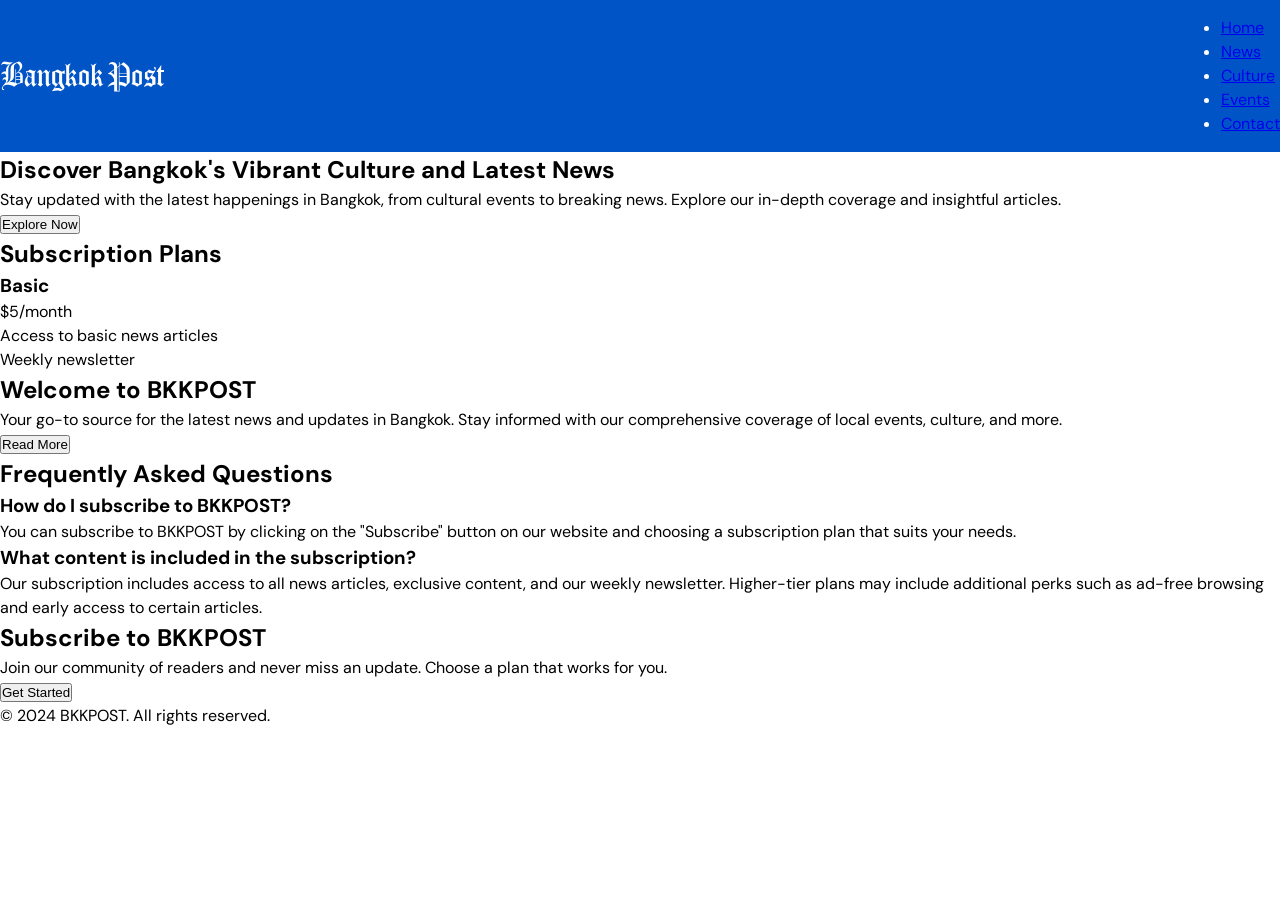
==== index.html @ 850e8e84 "first commit" ====
<!DOCTYPE html>
<html lang="en">
<head>
    <link rel="preconnect" href="https://fonts.googleapis.com">
    <link rel="preconnect" href="https://fonts.gstatic.com" crossorigin>
    <link href="https://fonts.googleapis.com/css2?family=DM+Mono:ital,wght@0,300;0,400;0,500;1,300;1,400;1,500&family=DM+Sans:ital,opsz,wght@0,9..40,100..1000;1,9..40,100..1000&family=DM+Serif+Display:ital@0;1&family=DM+Serif+Text:ital@0;1&display=swap" rel="stylesheet">
</head>
<link rel="stylesheet" href="style.css">
<body>
    <header class="header">
        <img src="assets/img/bp-logo.svg" alt="Bangkok Post Logo" class="logo">
        <nav class="nav">
            <ul class="nav-list">
                <li class="nav-item"><a href="#" class="nav-link">Home</a></li>
                <li class="nav-item"><a href="#" class="nav-link">News</a></li>
                <li class="nav-item"><a href="#" class="nav-link">Culture</a></li>
                <li class="nav-item"><a href="#" class="nav-link">Events</a></li>
                <li class="nav-item"><a href="#" class="nav-link">Contact</a></li>
            </ul>
    </header>
    <main class="main-content">
        <section class="hero-section">
            <h1 class="hero-title">Discover Bangkok's Vibrant Culture and Latest News</h1>
            <p class="hero-text">Stay updated with the latest happenings in Bangkok, from cultural events to breaking news. Explore our in-depth coverage and insightful articles.</p>
            <button class="hero-btn">Explore Now</button>
        </section>
        <section class="pricing-section">
            <h2 class="section-title">Subscription Plans</h2>
            <div class="pricing-cards">
                <div class="pricing-card">
                    <h3 class="card-title   ">Basic</h3>
                    <p class="card-price">$5/month</p>
                    <ul class="card-features">  
                        <li>Access to basic news articles</li>
                        <li>Weekly newsletter</li>
                    </ul>
                </div>
            </div>
        </section>
        <section class="content-section">
            <h2 class="section-title">Welcome to BKKPOST</h2>
            <p class="section-text">Your go-to source for the latest news and updates in Bangkok. Stay informed with our comprehensive coverage of local events, culture, and more.</p>
            <button class="read-more-btn">Read More</button>
        </section>
        <section class="faq-section">
            <h2 class="section-title">Frequently Asked Questions</h2>
            <div class="faq-item">
                <h3 class="faq-question">How do I subscribe to BKKPOST?</h3>
                <p class="faq-answer">You can subscribe to BKKPOST by clicking on the "Subscribe" button on our website and choosing a subscription plan that suits your needs.</p>
            </div>
            <div class="faq-item">
                <h3 class="faq-question">What content is included in the subscription?</h3>
                <p class="faq-answer">Our subscription includes access to all news articles, exclusive content, and our weekly newsletter. Higher-tier plans may include additional perks such as ad-free browsing and early access to certain articles.</p>
            </div>
        </section class="subscription-section">
        <section class="subscription-section">
            <h2 class="section-title">Subscribe to BKKPOST</h2>
            <p class="section-text">Join our community of readers and never miss an update. Choose a plan that works for you.</p>
            <button class="subscribe-btn">Get Started</button>
        </section>
    </main>
    <footer class="footer">
        <p class="footer-text">&copy; 2024 BKKPOST. All rights reserved.</p>
    </footer>
</body>
</html>
---- style.css ----
@import 'assets/css/tokens.css';
@import 'assets/css/base.css';
@import 'assets/css/utilities.css';
@import 'assets/css/components/_header.css';
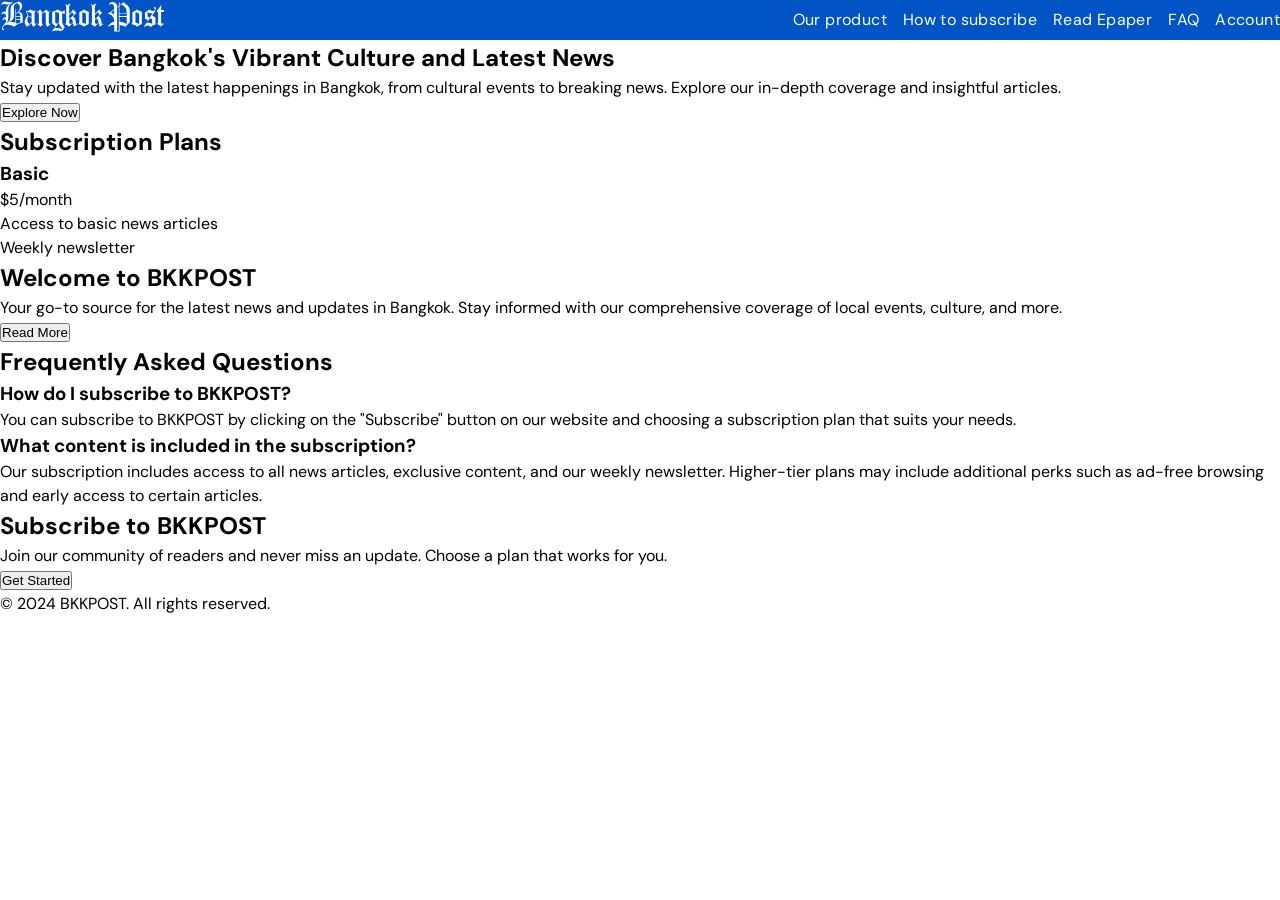
==== commit ad6f72b0: "Refactor header navigation and update styles for improved user experience" ====
--- a/index.html
+++ b/index.html
@@ -8,14 +8,14 @@
 <link rel="stylesheet" href="style.css">
 <body>
     <header class="header">
-        <img src="assets/img/bp-logo.svg" alt="Bangkok Post Logo" class="logo">
+        <a href="#"><img src="assets/img/bp-logo.svg" alt="Bangkok Post Logo" class="logo"></a>
         <nav class="nav">
             <ul class="nav-list">
-                <li class="nav-item"><a href="#" class="nav-link">Home</a></li>
-                <li class="nav-item"><a href="#" class="nav-link">News</a></li>
-                <li class="nav-item"><a href="#" class="nav-link">Culture</a></li>
-                <li class="nav-item"><a href="#" class="nav-link">Events</a></li>
-                <li class="nav-item"><a href="#" class="nav-link">Contact</a></li>
+                <li class="nav-item"><a href="#" class="nav-link">Our product</a></li>
+                <li class="nav-item"><a href="#" class="nav-link">How to subscribe</a></li>
+                <li class="nav-item"><a href="#" class="nav-link">Read Epaper</a></li>
+                <li class="nav-item"><a href="#" class="nav-link">FAQ</a></li>
+                <li class="nav-item"><a href="#" class="nav-link">Account</a></li>
             </ul>
     </header>
     <main class="main-content">
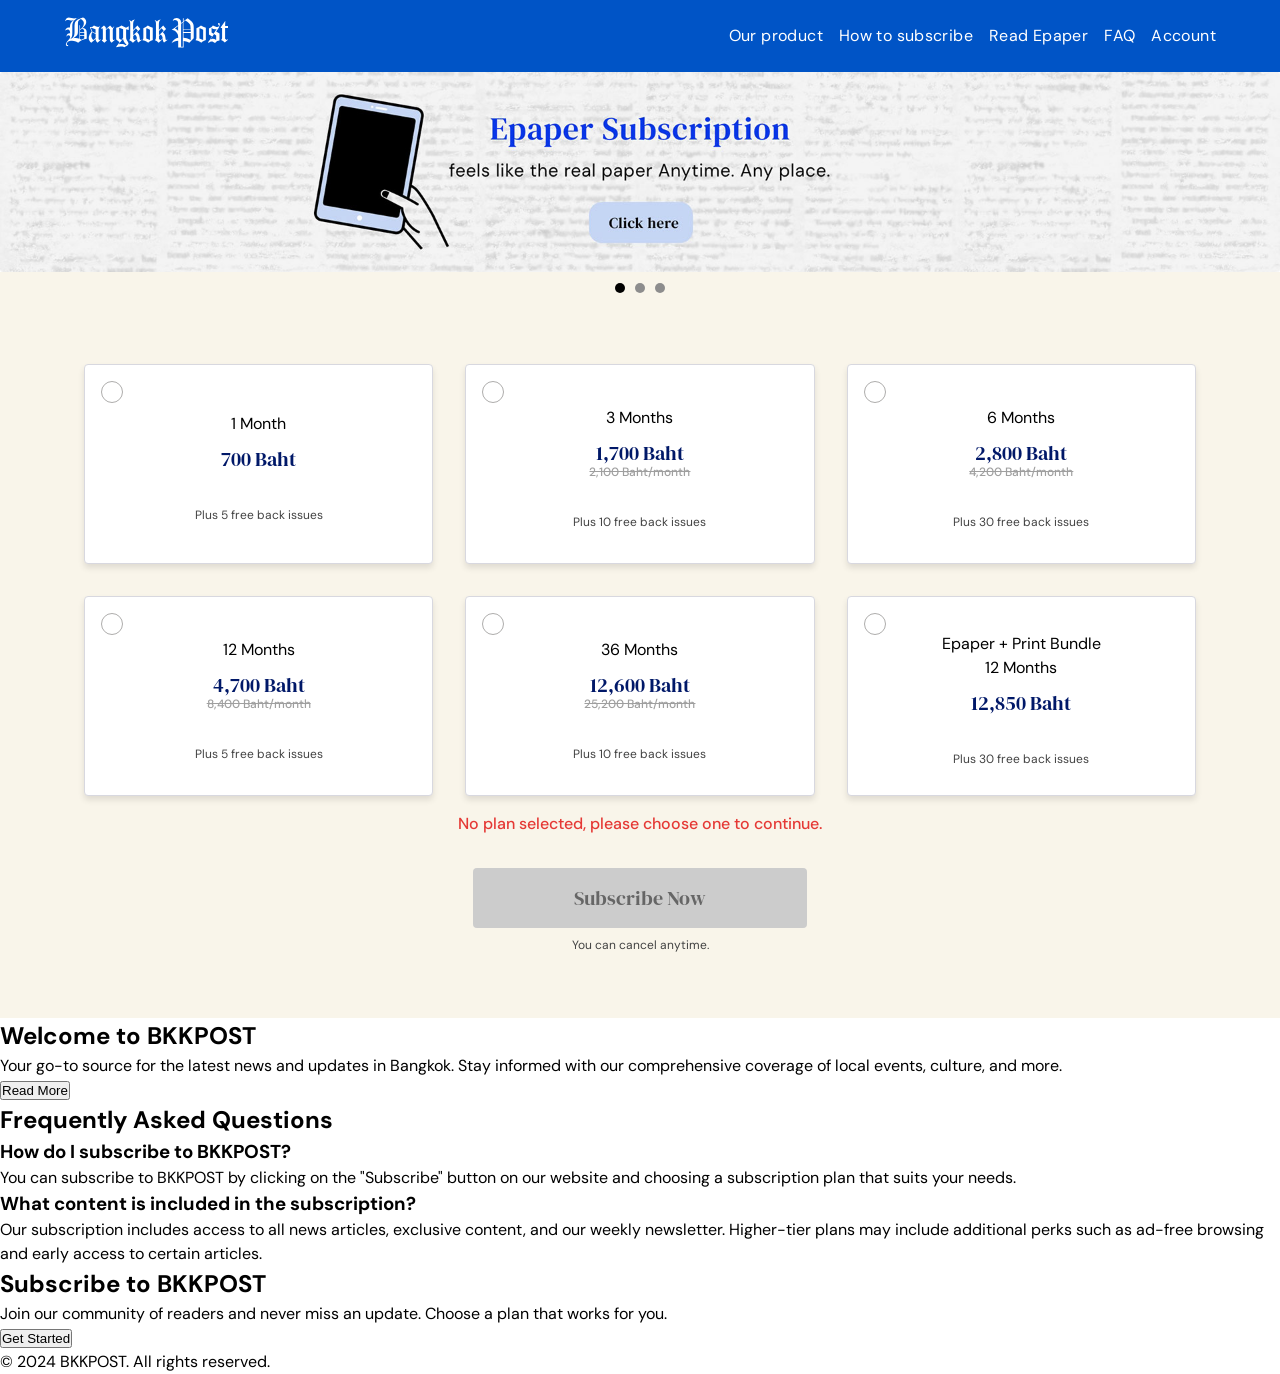
==== commit e06336b2: "Refactor code structure for improved readability and maintainability" ====
--- a/index.html
+++ b/index.html
@@ -8,7 +8,7 @@
 <link rel="stylesheet" href="style.css">
 <body>
     <header class="header">
-        <a href="#"><img src="assets/img/bp-logo.svg" alt="Bangkok Post Logo" class="logo"></a>
+        <a href="#"><img src="assets/img/ico/bp-logo.svg" alt="Bangkok Post Logo" class="logo"></a>
         <nav class="nav">
             <ul class="nav-list">
                 <li class="nav-item"><a href="#" class="nav-link">Our product</a></li>
@@ -17,26 +17,113 @@
                 <li class="nav-item"><a href="#" class="nav-link">FAQ</a></li>
                 <li class="nav-item"><a href="#" class="nav-link">Account</a></li>
             </ul>
+        </nav>
     </header>
     <main class="main-content">
         <section class="hero-section">
-            <h1 class="hero-title">Discover Bangkok's Vibrant Culture and Latest News</h1>
-            <p class="hero-text">Stay updated with the latest happenings in Bangkok, from cultural events to breaking news. Explore our in-depth coverage and insightful articles.</p>
-            <button class="hero-btn">Explore Now</button>
-        </section>
-        <section class="pricing-section">
-            <h2 class="section-title">Subscription Plans</h2>
-            <div class="pricing-cards">
-                <div class="pricing-card">
-                    <h3 class="card-title   ">Basic</h3>
-                    <p class="card-price">$5/month</p>
-                    <ul class="card-features">  
-                        <li>Access to basic news articles</li>
-                        <li>Weekly newsletter</li>
-                    </ul>
+            <div class="hero-cssgal">
+                <div class="slider">
+                    <div>
+                        <img src="assets/img/img-promotion_desktop.jpg" alt="Feels like the real paper Anytime, Any place" class="hero-image desktop-only">
+                        <img src="assets/img/img-promotion_mobi.jpg" alt="Feels like the real paper Anytime, Any place" class="hero-image mobile-only">
+                    </div>
+                    <div>
+                        <img src="assets/img/img-promotion2_desktop.jpg" alt="1-year subscription 13 THB a day" class="hero-image desktop-only">
+                        <img src="assets/img/img-promotion2_mobi.jpg" alt="1-year subscription 13 THB a day" class="hero-image mobile-only">
+                    </div>
+                    <div>
+                        <img src="assets/img/img-promotion_desktop.jpg" alt="Feels like the real paper Anytime, Any place" class="hero-image desktop-only">
+                        <img src="assets/img/img-promotion_mobi.jpg" alt="Feels like the real paper Anytime, Any place" class="hero-image mobile-only">
+                    </div>
+                </div>
+                <div class="bullets">
+                    <a href="#" class="active" data-index="0"></a>
+                    <a href="#" data-index="1"></a>
+                    <a href="#" data-index="2"></a>
                 </div>
             </div>
         </section>
+<section class="pricing-section">
+    <form action="/subscribe-endpoint" method="POST" class="container">
+        <div class="pricing-cards">
+            <label class="pricing-card">
+                <input type="radio" name="subscription_plan" value="1-month">
+                <span class="radio-button"></span>
+                <div class="card-content">
+                    <h3 class="card-title">1 Month</h3>
+                    <p class="card-price">700 Baht</p>
+                    <ul class="card-features">   
+                        <li>Plus 5 free back issues</li>
+                    </ul>
+                </div>
+            </label>
+            <label class="pricing-card">
+                <input type="radio" name="subscription_plan" value="3-months">
+                <span class="radio-button"></span>
+                <div class="card-content">
+                    <h3 class="card-title">3 Months</h3>
+                    <p class="card-price">1,700 Baht</p>
+                    <p class="card-price-sub">2,100 Baht/month</p>
+                    <ul class="card-features">   
+                        <li>Plus 10 free back issues</li>
+                    </ul>
+                </div>
+            </label>
+            <label class="pricing-card">
+                <input type="radio" name="subscription_plan" value="6-months">
+                <span class="radio-button"></span>
+                <div class="card-content">
+                    <h3 class="card-title">6 Months</h3>
+                    <p class="card-price">2,800 Baht</p>
+                    <p class="card-price-sub">4,200 Baht/month</p>
+                    <ul class="card-features">   
+                        <li>Plus 30 free back issues</li>
+                    </ul>
+                </div>
+            </label>
+            <label class="pricing-card">
+                <input type="radio" name="subscription_plan" value="12-months">
+                <span class="radio-button"></span>
+                <div class="card-content">
+                    <h3 class="card-title">12 Months</h3>
+                    <p class="card-price">4,700 Baht</p>
+                    <p class="card-price-sub">8,400 Baht/month</p>
+                    <ul class="card-features">   
+                        <li>Plus 5 free back issues</li>
+                    </ul>
+                </div>
+            </label>
+            <label class="pricing-card">
+                <input type="radio" name="subscription_plan" value="36-months">
+                <span class="radio-button"></span>
+                <div class="card-content">
+                    <h3 class="card-title">36 Months</h3>
+                    <p class="card-price">12,600 Baht</p>
+                    <p class="card-price-sub">25,200 Baht/month</p>
+                    <ul class="card-features">   
+                        <li>Plus 10 free back issues</li>
+                    </ul>
+                </div>
+            </label>
+            <label class="pricing-card">
+                <input type="radio" name="subscription_plan" value="epaper-print-12-months">
+                <span class="radio-button"></span>
+                <div class="card-content">
+                    <h3 class="card-title">Epaper + Print Bundle<br>12 Months</h3>
+                    <p class="card-price">12,850 Baht</p>
+                    <ul class="card-features">   
+                        <li>Plus 30 free back issues</li>
+                    </ul>
+                </div>
+            </label>
+        </div>
+        <div class="form-actions">
+            <p class="selection-warning">No plan selected, please choose one to continue.</p>
+            <button type="submit" class="submit-button">Subscribe Now</button>
+            <p class="note">You can cancel anytime.</p>
+        </div>
+    </form>
+</section>
         <section class="content-section">
             <h2 class="section-title">Welcome to BKKPOST</h2>
             <p class="section-text">Your go-to source for the latest news and updates in Bangkok. Stay informed with our comprehensive coverage of local events, culture, and more.</p>
@@ -62,5 +149,6 @@
     <footer class="footer">
         <p class="footer-text">&copy; 2024 BKKPOST. All rights reserved.</p>
     </footer>
+    <script src="assets/js/script.js"></script>
 </body>
 </html>
--- a/style.css
+++ b/style.css
@@ -1,4 +1,6 @@
 @import 'assets/css/tokens.css';
 @import 'assets/css/base.css';
 @import 'assets/css/utilities.css';
-@import 'assets/css/components/_header.css';+@import 'assets/css/components/_header.css';
+@import 'assets/css/components/_hero-section.css';
+@import 'assets/css/components/_pricing-section.css';
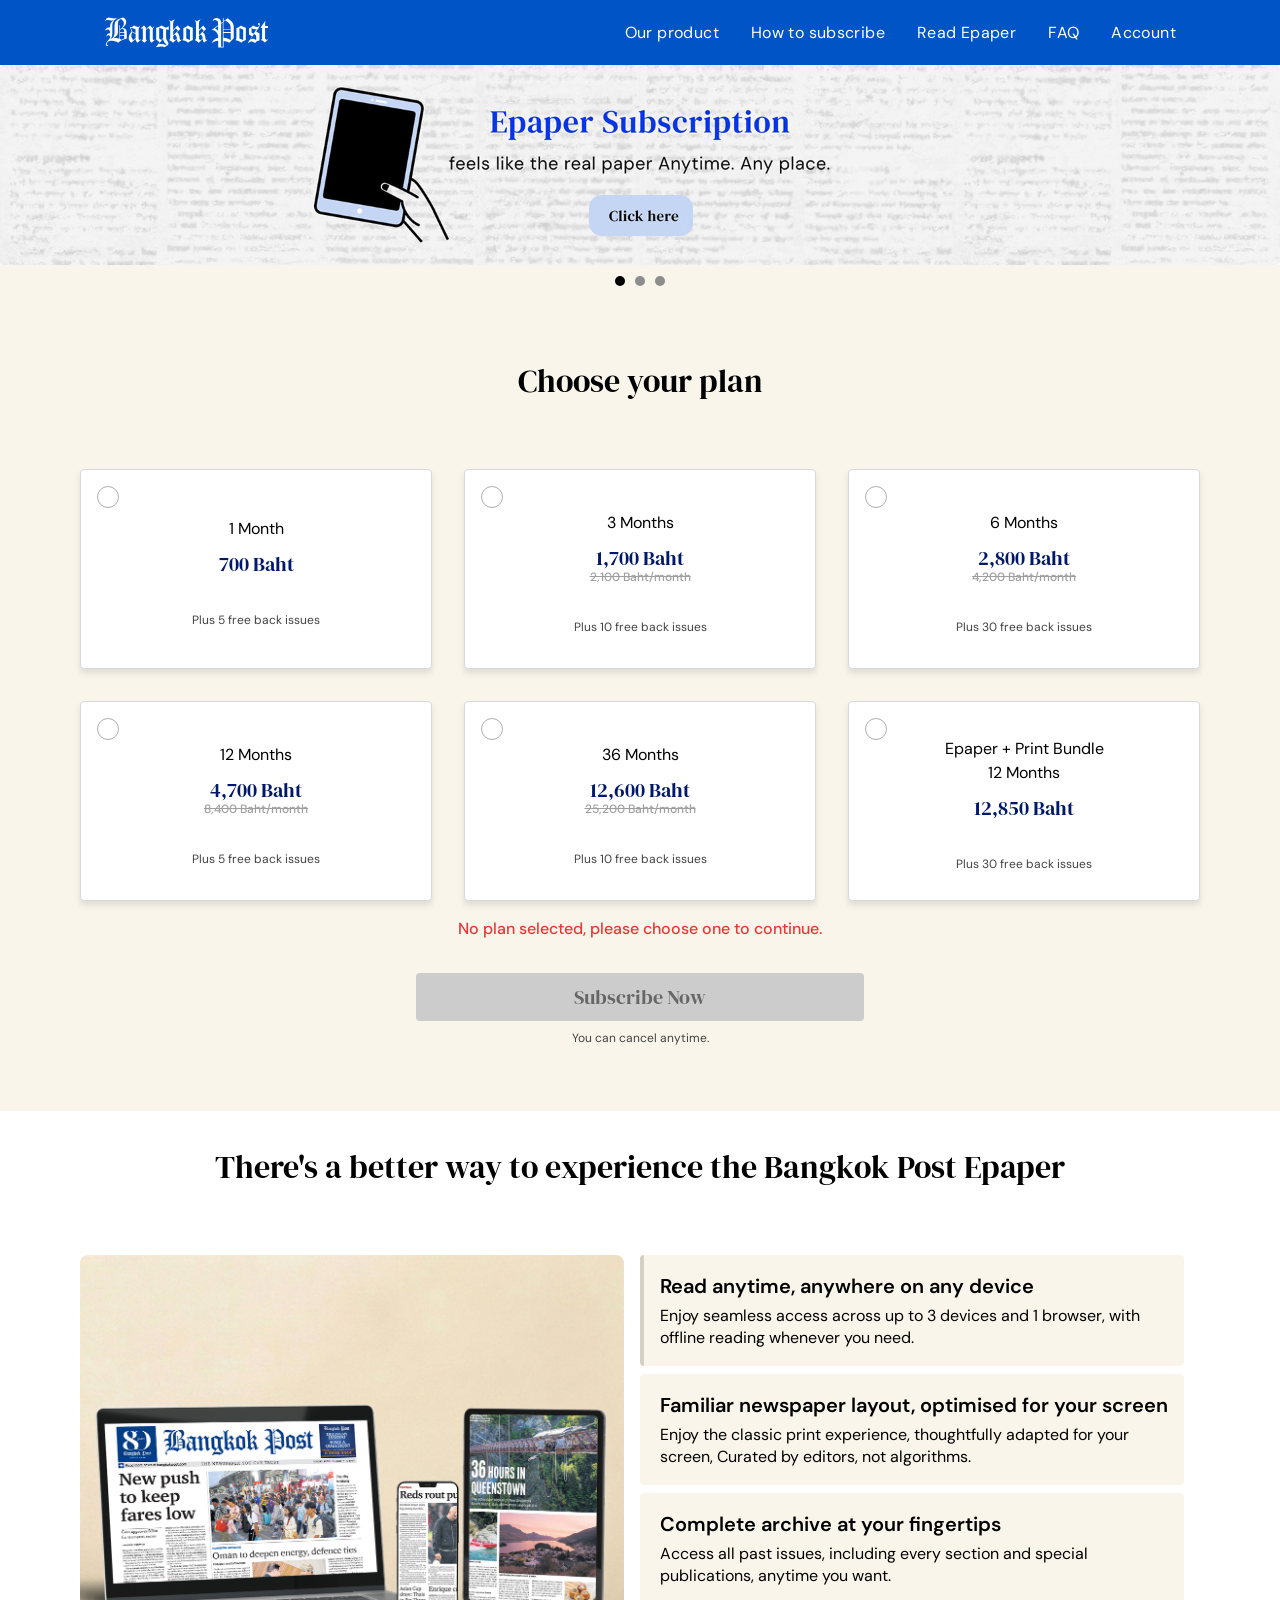
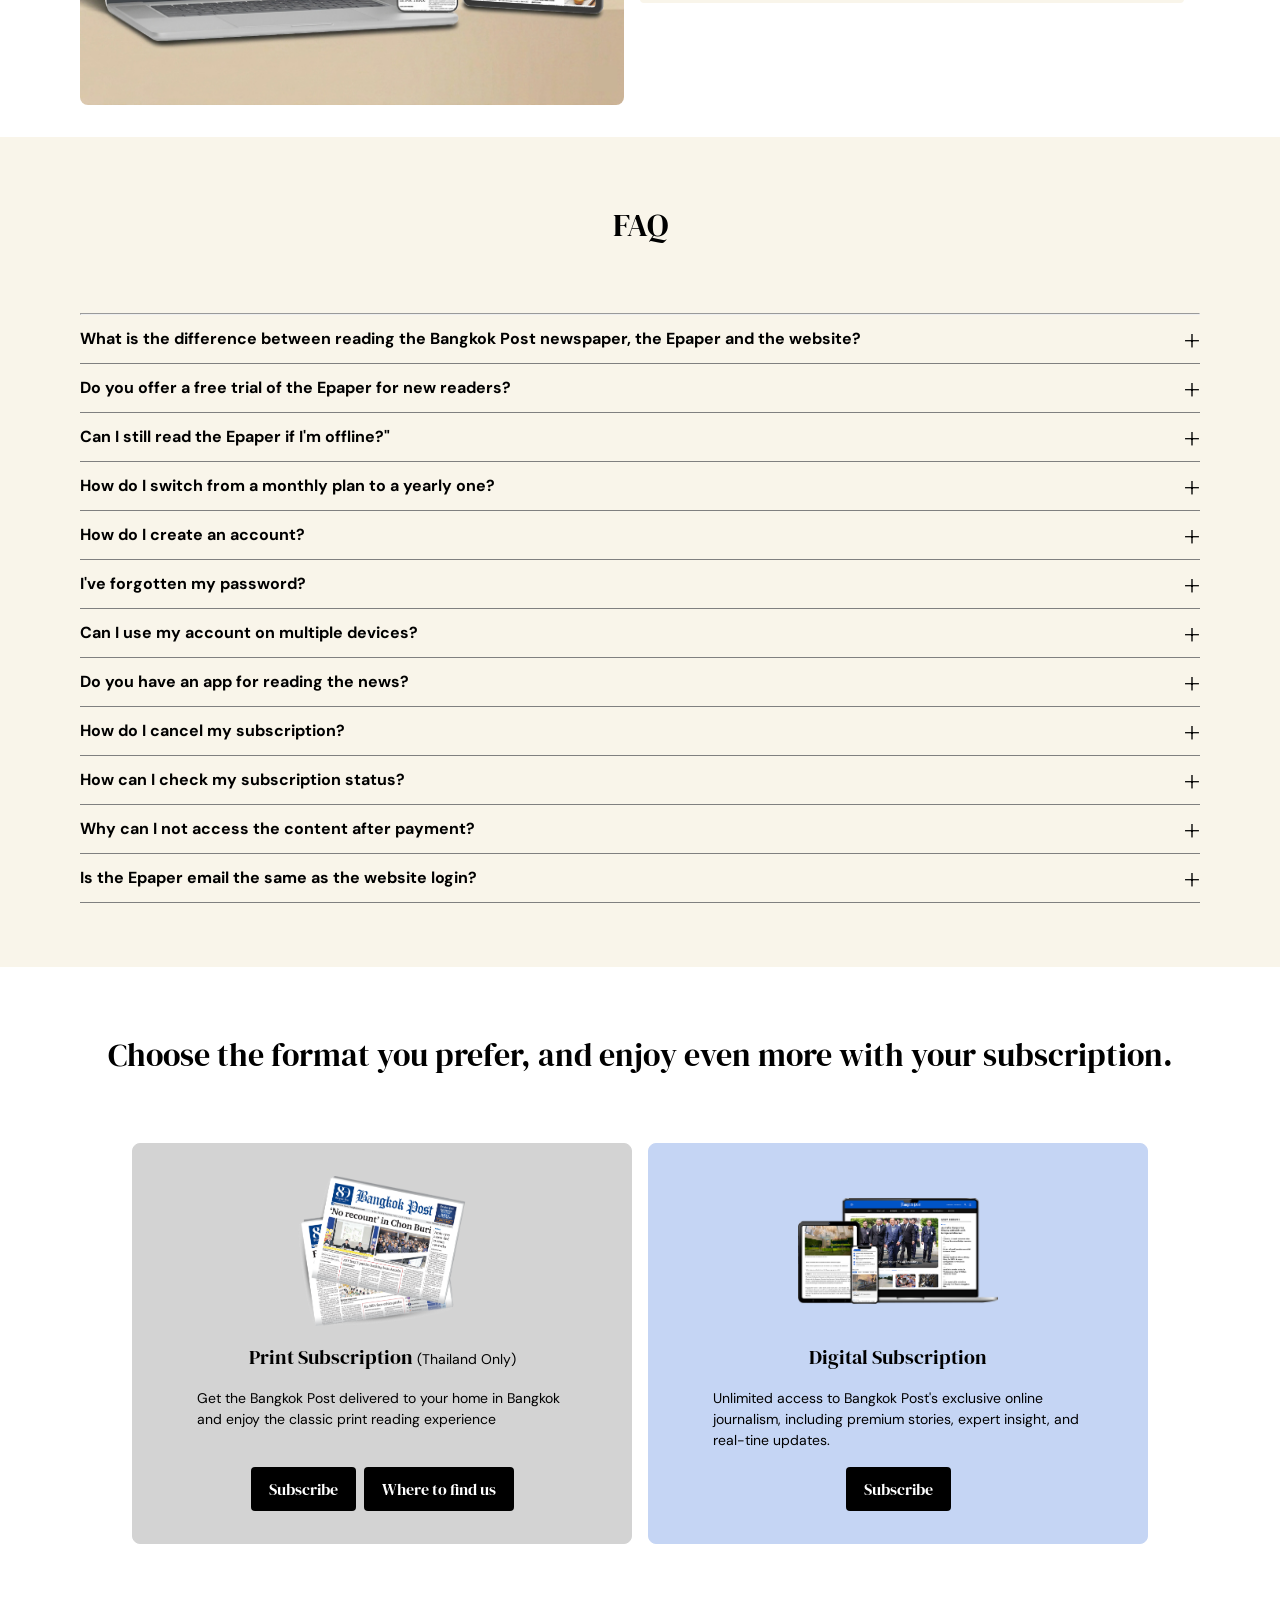
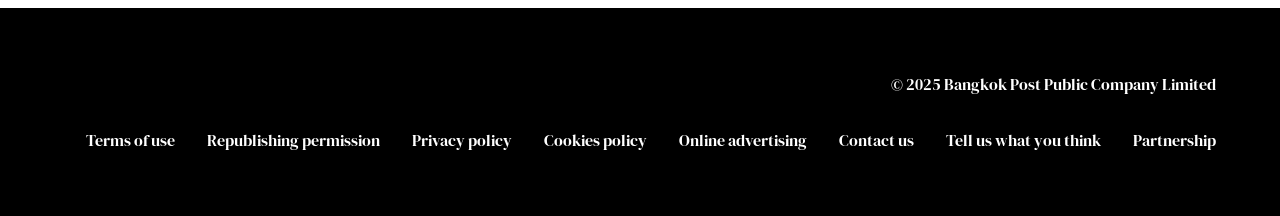
==== commit 53b56a53: "Refactor website structure and styles - Updated utilities.css to enhance spacing and padding utiliti" ====
--- a/index.html
+++ b/index.html
@@ -1,26 +1,34 @@
 <!DOCTYPE html>
 <html lang="en">
 <head>
+    <meta name="viewport" content="width=device-width, initial-scale=1.0">
     <link rel="preconnect" href="https://fonts.googleapis.com">
     <link rel="preconnect" href="https://fonts.gstatic.com" crossorigin>
     <link href="https://fonts.googleapis.com/css2?family=DM+Mono:ital,wght@0,300;0,400;0,500;1,300;1,400;1,500&family=DM+Sans:ital,opsz,wght@0,9..40,100..1000;1,9..40,100..1000&family=DM+Serif+Display:ital@0;1&family=DM+Serif+Text:ital@0;1&display=swap" rel="stylesheet">
 </head>
 <link rel="stylesheet" href="style.css">
 <body>
-    <header class="header">
-        <a href="#"><img src="assets/img/ico/bp-logo.svg" alt="Bangkok Post Logo" class="logo"></a>
-        <nav class="nav">
-            <ul class="nav-list">
-                <li class="nav-item"><a href="#" class="nav-link">Our product</a></li>
-                <li class="nav-item"><a href="#" class="nav-link">How to subscribe</a></li>
-                <li class="nav-item"><a href="#" class="nav-link">Read Epaper</a></li>
-                <li class="nav-item"><a href="#" class="nav-link">FAQ</a></li>
-                <li class="nav-item"><a href="#" class="nav-link">Account</a></li>
-            </ul>
-        </nav>
+    <header>
+        <div class="header container">
+            <a href="#" class="header-logo"><img src="assets/img/ico/bp-logo.svg" alt="Bangkok Post Logo" class="logo"></a>
+            <button class="nav-toggle" aria-expanded="false" aria-controls="main-navigation" aria-label="Toggle navigation">
+                <span class="nav-toggle-bar"></span>
+                <span class="nav-toggle-bar"></span>
+                <span class="nav-toggle-bar"></span>
+            </button>
+            <nav class="nav" id="main-navigation">
+                <ul class="nav-list">
+                    <li class="nav-item"><a href="#" class="nav-link">Our product</a></li>
+                    <li class="nav-item"><a href="#" class="nav-link">How to subscribe</a></li>
+                    <li class="nav-item"><a href="#" class="nav-link">Read Epaper</a></li>
+                    <li class="nav-item"><a href="#" class="nav-link">FAQ</a></li>
+                    <li class="nav-item"><a href="#" class="nav-link">Account</a></li>
+                </ul>
+            </nav>
+        </div>
     </header>
     <main class="main-content">
-        <section class="hero-section">
+        <section class="hero-section hero-slider">
             <div class="hero-cssgal">
                 <div class="slider">
                     <div>
@@ -43,111 +51,346 @@
                 </div>
             </div>
         </section>
-<section class="pricing-section">
-    <form action="/subscribe-endpoint" method="POST" class="container">
-        <div class="pricing-cards">
-            <label class="pricing-card">
-                <input type="radio" name="subscription_plan" value="1-month">
-                <span class="radio-button"></span>
-                <div class="card-content">
-                    <h3 class="card-title">1 Month</h3>
-                    <p class="card-price">700 Baht</p>
-                    <ul class="card-features">   
-                        <li>Plus 5 free back issues</li>
-                    </ul>
-                </div>
-            </label>
-            <label class="pricing-card">
-                <input type="radio" name="subscription_plan" value="3-months">
-                <span class="radio-button"></span>
-                <div class="card-content">
-                    <h3 class="card-title">3 Months</h3>
-                    <p class="card-price">1,700 Baht</p>
-                    <p class="card-price-sub">2,100 Baht/month</p>
-                    <ul class="card-features">   
-                        <li>Plus 10 free back issues</li>
-                    </ul>
-                </div>
-            </label>
-            <label class="pricing-card">
-                <input type="radio" name="subscription_plan" value="6-months">
-                <span class="radio-button"></span>
-                <div class="card-content">
-                    <h3 class="card-title">6 Months</h3>
-                    <p class="card-price">2,800 Baht</p>
-                    <p class="card-price-sub">4,200 Baht/month</p>
-                    <ul class="card-features">   
-                        <li>Plus 30 free back issues</li>
-                    </ul>
-                </div>
-            </label>
-            <label class="pricing-card">
-                <input type="radio" name="subscription_plan" value="12-months">
-                <span class="radio-button"></span>
-                <div class="card-content">
-                    <h3 class="card-title">12 Months</h3>
-                    <p class="card-price">4,700 Baht</p>
-                    <p class="card-price-sub">8,400 Baht/month</p>
-                    <ul class="card-features">   
-                        <li>Plus 5 free back issues</li>
-                    </ul>
-                </div>
-            </label>
-            <label class="pricing-card">
-                <input type="radio" name="subscription_plan" value="36-months">
-                <span class="radio-button"></span>
-                <div class="card-content">
-                    <h3 class="card-title">36 Months</h3>
-                    <p class="card-price">12,600 Baht</p>
-                    <p class="card-price-sub">25,200 Baht/month</p>
-                    <ul class="card-features">   
-                        <li>Plus 10 free back issues</li>
-                    </ul>
-                </div>
-            </label>
-            <label class="pricing-card">
-                <input type="radio" name="subscription_plan" value="epaper-print-12-months">
-                <span class="radio-button"></span>
-                <div class="card-content">
-                    <h3 class="card-title">Epaper + Print Bundle<br>12 Months</h3>
-                    <p class="card-price">12,850 Baht</p>
-                    <ul class="card-features">   
-                        <li>Plus 30 free back issues</li>
-                    </ul>
-                </div>
-            </label>
-        </div>
-        <div class="form-actions">
-            <p class="selection-warning">No plan selected, please choose one to continue.</p>
-            <button type="submit" class="submit-button">Subscribe Now</button>
-            <p class="note">You can cancel anytime.</p>
-        </div>
-    </form>
-</section>
-        <section class="content-section">
-            <h2 class="section-title">Welcome to BKKPOST</h2>
-            <p class="section-text">Your go-to source for the latest news and updates in Bangkok. Stay informed with our comprehensive coverage of local events, culture, and more.</p>
-            <button class="read-more-btn">Read More</button>
-        </section>
-        <section class="faq-section">
-            <h2 class="section-title">Frequently Asked Questions</h2>
-            <div class="faq-item">
-                <h3 class="faq-question">How do I subscribe to BKKPOST?</h3>
-                <p class="faq-answer">You can subscribe to BKKPOST by clicking on the "Subscribe" button on our website and choosing a subscription plan that suits your needs.</p>
+        <section class="pricing-section py-xl">
+            <h2 class="section-title">Choose your plan</h2>
+            <form action="#" method="POST" class="container">
+                <div class="pricing-cards">
+                    <label class="pricing-card">
+                        <input type="radio" name="subscription_plan" value="1-month">
+                        <span class="radio-button"></span>
+                        <div class="card-content">
+                            <h3 class="card-title">1 Month</h3>
+                            <p class="card-price">700 Baht</p>
+                            <ul class="card-features">   
+                                <li>Plus 5 free back issues</li>
+                            </ul>
+                        </div>
+                    </label>
+                    <label class="pricing-card">
+                        <input type="radio" name="subscription_plan" value="3-months">
+                        <span class="radio-button"></span>
+                        <div class="card-content">
+                            <h3 class="card-title">3 Months</h3>
+                            <p class="card-price">1,700 Baht</p>
+                            <p class="card-price-sub">2,100 Baht/month</p>
+                            <ul class="card-features">   
+                                <li>Plus 10 free back issues</li>
+                            </ul>
+                        </div>
+                    </label>
+                    <label class="pricing-card">
+                        <input type="radio" name="subscription_plan" value="6-months">
+                        <span class="radio-button"></span>
+                        <div class="card-content">
+                            <h3 class="card-title">6 Months</h3>
+                            <p class="card-price">2,800 Baht</p>
+                            <p class="card-price-sub">4,200 Baht/month</p>
+                            <ul class="card-features">   
+                                <li>Plus 30 free back issues</li>
+                            </ul>
+                        </div>
+                    </label>
+                    <label class="pricing-card">
+                        <input type="radio" name="subscription_plan" value="12-months">
+                        <span class="radio-button"></span>
+                        <div class="card-content">
+                            <h3 class="card-title">12 Months</h3>
+                            <p class="card-price">4,700 Baht</p>
+                            <p class="card-price-sub">8,400 Baht/month</p>
+                            <ul class="card-features">   
+                                <li>Plus 5 free back issues</li>
+                            </ul>
+                        </div>
+                    </label>
+                    <label class="pricing-card">
+                        <input type="radio" name="subscription_plan" value="36-months">
+                        <span class="radio-button"></span>
+                        <div class="card-content">
+                            <h3 class="card-title">36 Months</h3>
+                            <p class="card-price">12,600 Baht</p>
+                            <p class="card-price-sub">25,200 Baht/month</p>
+                            <ul class="card-features">   
+                                <li>Plus 10 free back issues</li>
+                            </ul>
+                        </div>
+                    </label>
+                    <label class="pricing-card">
+                        <input type="radio" name="subscription_plan" value="epaper-print-12-months">
+                        <span class="radio-button"></span>
+                        <div class="card-content">
+                            <h3 class="card-title">Epaper + Print Bundle<br>12 Months</h3>
+                            <p class="card-price">12,850 Baht</p>
+                            <ul class="card-features">   
+                                <li>Plus 30 free back issues</li>
+                            </ul>
+                        </div>
+                    </label>
+                </div>
+                <div class="form-actions">
+                    <p class="selection-warning">No plan selected, please choose one to continue.</p>
+                    <button type="submit" class="button button--long">Subscribe Now</button>
+                    <p class="note">You can cancel anytime.</p>
+                </div>
+            </form>
+        </section>
+        <section class="content-section content-slider container py-xl">
+            <h2 class="section-title">There's a better way to experience the Bangkok Post Epaper</h2>
+            <div class="content-cssgal">
+                <div class="slider-viewport">
+                    <div class="slider">
+                        <div>
+                            <img src="assets/img/epaper_01.jpg" alt="Feels like the real paper Anytime, Any place" class="hero-image">
+                        </div>
+                        <div>
+                            <img src="assets/img/epaper_02.jpg" alt="1-year subscription 13 THB a day" class="hero-image">
+                        </div>
+                        <div>
+                            <img src="assets/img/epaper_03.jpg" alt="Feels like the real paper Anytime, Any place" class="hero-image">
+                        </div>
+                    </div>
+                    <div class="slider-controls">
+                        <button type="button" class="ctrl-btn prev-btn" aria-label="Previous slide">&#10094;</button>
+                        <button type="button" class="ctrl-btn next-btn" aria-label="Next slide">&#10095;</button>
+                    </div>
+                </div>
+                <div class="bullets">
+                    <a href="#" class="bullet-container active" data-index="0">
+                        <h3 class="bullet-title">Read anytime, anywhere on any device</h3>
+                        <p class="bullet-subtitle">Enjoy seamless access across up to 3 devices and 1 browser, with offline reading whenever you need.</p>
+                    </a>
+                    <a href="#" class="bullet-container" data-index="1">
+                        <h3 class="bullet-title">Familiar newspaper layout, optimised for your screen</h3>
+                        <p class="bullet-subtitle">Enjoy the classic print experience, thoughtfully adapted for your screen, Curated by editors, not algorithms.</p>
+                    </a>
+                    <a href="#" class="bullet-container" data-index="2">
+                        <h3 class="bullet-title">Complete archive at your fingertips</h3>
+                        <p class="bullet-subtitle">Access all past issues, including every section and special publications, anytime you want.</p>
+                    </a>
+                </div>
             </div>
-            <div class="faq-item">
-                <h3 class="faq-question">What content is included in the subscription?</h3>
-                <p class="faq-answer">Our subscription includes access to all news articles, exclusive content, and our weekly newsletter. Higher-tier plans may include additional perks such as ad-free browsing and early access to certain articles.</p>
+        </section>
+        <section class="faq-section py-xl">
+            <div class="container">
+                <h2 class="section-title">FAQ</h2>
+                <hr>
+                <div class="faq accordion">
+                    <div class="faq-item">
+                        <input type="checkbox" id="faq1" class="faq-toggle">
+                        <label for="faq1" class="faq-question">
+                            <span class="faq-question-text">What is the difference between reading the Bangkok Post newspaper, the Epaper and the website?</span>
+                            <span class="faq-icon">+</span>
+                        </label>
+                        <div class="faq-answer">
+                            <p>
+                                <strong>Epaper</strong>
+                                <br>The Epaper can be accessed anywhere in the world on up to three mobile devices and one web browser with a single login. The annual plan is more affordable than the printed edition and includes translation into over 20 languages. You can conveniently read on a web browser or in our application. The app allows online and offline reading by downloading the Epaper and saving it for offline reading, with content identical to the printed newspaper.
+                            </p>
+                            <br>
+                            <p>    
+                                <strong>Printed Newspaper</strong>
+                                <br>Our newspaper has been published for 80 years, offering premium-quality content on paper. Besides daily updates, it is perfect as a collectible. You will also enjoy crosswords and comic strips that are not available on the website.
+                            </p>
+                            <br>
+                            <p>
+                                <strong>Website</strong>
+                                <br>The website brings you the fastest updates, with breaking news from our editorial newsroom. You can subscribe to newsletters for exclusive updates delivered to your inbox. The site also offers a wide range of categories and features, including Learning tools, vocabulary cards, video podcasts and much more.
+                            </p>
+                            <br>
+                            <p>
+                                For more details, please contact our staff.
+                                <br><strong>Email:</strong> <a href="mailto:enewspaper@bangkokpost.co.th" target="_blank">enewspaper@bangkokpost.co.th</a>
+                                <br><strong>Tel:</strong> <a href="tel:0-2616-4615" target="_blank">0-2616-4615 (Mon-Fri 8:30 AM-5:30 PM, UTC+7)</a>
+                            </p>
+                        </div>
+                    </div>
+                    <div class="faq-item">
+                        <input type="checkbox" id="faq2" class="faq-toggle">
+                        <label for="faq2" class="faq-question">
+                            <span class="faq-question-text">Do you offer a free trial of the Epaper for new readers?</span>
+                            <span class="faq-icon">+</span>
+                        </label>
+                        <div class="faq-answer">
+                            <p>
+                                Yes. You can request a free 3-day trial by contacting us.
+                                <br><strong>Email:</strong> <a href="mailto:enewspaper@bangkokpost.co.th" target="_blank">enewspaper@bangkokpost.co.th</a>
+                                <br><strong>Tel:</strong> <a href="tel:0-2616-4615" target="_blank">0-2616-4615 (Mon-Fri 8:30 AM-5:30 PM, UTC+7)</a>
+                            </p>
+                        </div>
+                    </div>
+                    <div class="faq-item">
+                        <input type="checkbox" id="faq3" class="faq-toggle">
+                        <label for="faq3" class="faq-question">
+                            <span class="faq-question-text">Can I still read the Epaper if I'm offline?"</span>
+                            <span class="faq-icon">+</span>
+                        </label>
+                        <div class="faq-answer">
+                            <p>
+                                Yes. Our app allows you to read both online and offline.
+                                <br>You can download the Epaper and save it for offline reading.
+                            </p>
+                        </div>
+                    </div>
+                    <div class="faq-item">
+                        <input type="checkbox" id="faq4" class="faq-toggle">
+                        <label for="faq4" class="faq-question">
+                            <span class="faq-question-text">How do I switch from a monthly plan to a yearly one?</span>
+                            <span class="faq-icon">+</span>
+                        </label>
+                        <div class="faq-answer">
+                            <p>
+                                You can switch via your account on our website or contact our staff for assistance.
+                                <br><strong>Email:</strong> <a href="mailto:enewspaper@bangkokpost.co.th" target="_blank">enewspaper@bangkokpost.co.th</a>
+                                <br><strong>Tel:</strong> <a href="tel:0-2616-4615" target="_blank">0-2616-4615 (Mon-Fri 8:30 AM-5:30 PM, UTC+7)</a>
+                            </p>
+                        </div>
+                    </div>
+                    <div class="faq-item">
+                        <input type="checkbox" id="faq5" class="faq-toggle">
+                        <label for="faq5" class="faq-question">
+                            <span class="faq-question-text">How do I create an account?</span>
+                            <span class="faq-icon">+</span>
+                        </label>
+                        <div class="faq-answer">
+                            <p>
+                                You can create an account at <a href="https://www.bangkokpost.com/Epaper" target="_blank">https://www.bangkokpost.com/Epaper</a> or contact our staff for assistance.
+                                <br><strong>Email:</strong> <a href="mailto:enewspaper@bangkokpost.co.th" target="_blank">enewspaper@bangkokpost.co.th</a>
+                                <br><strong>Tel:</strong> <a href="tel:0-2616-4615" target="_blank">0-2616-4615 (Mon-Fri 8:30 AM-5:30 PM, UTC+7)</a>
+                            </p>
+                        </div>
+                    </div>
+                    <div class="faq-item">
+                        <input type="checkbox" id="faq6" class="faq-toggle">
+                        <label for="faq6" class="faq-question">
+                            <span class="faq-question-text">I've forgotten my password?</span>
+                            <span class="faq-icon">+</span>
+                        </label>
+                        <div class="faq-answer">
+                            <p>
+                                If you've forgotten your password, <a href="https://www.bangkokpost.com/epaper/howto" target="_blank">click here</a> to reset on the site and use your registered email address. If you still need assistance, please contact Customer Service.
+                                <br><strong>Email:</strong> <a href="mailto:enewspaper@bangkokpost.co.th" target="_blank">enewspaper@bangkokpost.co.th</a>
+                                <br><strong>Tel:</strong> <a href="tel:0-2616-4615" target="_blank">0-2616-4615 (Mon-Fri 8:30 AM-5:30 PM, UTC+7)</a>
+                            </p>
+                        </div>
+                    </div>
+                    <div class="faq-item">
+                        <input type="checkbox" id="faq7" class="faq-toggle">
+                        <label for="faq7" class="faq-question">
+                            <span class="faq-question-text">Can I use my account on multiple devices?</span>
+                            <span class="faq-icon">+</span>
+                        </label>
+                        <div class="faq-answer">
+                            <p>
+                                Yes. You can use your account on up to three mobile devices and one web browser using a single login.
+                            </p>
+                        </div>
+                    </div>
+                    <div class="faq-item">
+                        <input type="checkbox" id="faq8" class="faq-toggle">
+                        <label for="faq8" class="faq-question">
+                            <span class="faq-question-text">Do you have an app for reading the news?</span>
+                            <span class="faq-icon">+</span>
+                        </label>
+                        <div class="faq-answer">
+                            <p>
+                                Yes. A free Epaper is available. You can also access it through your web browser.
+                            </p>
+                        </div>
+                    </div>
+                        <div class="faq-item">
+                        <input type="checkbox" id="faq9" class="faq-toggle">
+                        <label for="faq9" class="faq-question">
+                            <span class="faq-question-text">How do I cancel my subscription?</span>
+                            <span class="faq-icon">+</span>
+                        </label>
+                        <div class="faq-answer">
+                            <p>
+                                You can cancel at any time by contacting our staff.
+                                <br><strong>Email:</strong> <a href="mailto:enewspaper@bangkokpost.co.th" target="_blank">enewspaper@bangkokpost.co.th</a>
+                                <br><strong>Tel:</strong> <a href="tel:0-2616-4615" target="_blank">0-2616-4615 (Mon-Fri 8:30 AM-5:30 PM, UTC+7)</a>
+                                <br><br><mark>*Please be advised that all payments are non-refundable.</mark>
+                            </p>
+                        </div>
+                    </div>
+                    <div class="faq-item">
+                        <input type="checkbox" id="faq10" class="faq-toggle">
+                        <label for="faq10" class="faq-question">
+                            <span class="faq-question-text">How can I check my subscription status? </span>
+                            <span class="faq-icon">+</span>
+                        </label>
+                        <div class="faq-answer">
+                            <p>
+                                You can view your current status and plan details in My profile under the My Subscription section.
+                            </p>
+                        </div>
+                    </div>
+                    <div class="faq-item">
+                        <input type="checkbox" id="faq11" class="faq-toggle">
+                        <label for="faq11" class="faq-question">
+                            <span class="faq-question-text">Why can I not access the content after payment? </span>
+                            <span class="faq-icon">+</span>
+                        </label>
+                        <div class="faq-answer">
+                            <p>
+                                Please ensure that you have completed all the required information in the steps following your payment and that you have received an activation email to verify your account. If you have already completed these steps and still cannot access the service, please check your status at My profile under the My Subscription section or contact our support team for further assistance.
+                            </p>
+                        </div>
+                    </div>
+                    <div class="faq-item">
+                        <input type="checkbox" id="faq12" class="faq-toggle">
+                        <label for="faq12" class="faq-question">
+                            <span class="faq-question-text">Is the Epaper email the same as the website login? </span>
+                            <span class="faq-icon">+</span>
+                        </label>
+                        <div class="faq-answer">
+                            <p>
+                                Not necessarily. The email used to subscribe to and access the Epaper may be different from the one used for website login.
+                                <br><br>
+                                The website login is designed to verify user access and activity, while Epaper access is linked to the email provided during the subscription process.
+                                <br><br>
+                                If you want to view your Epaper subscription details or plan history, you can go to My Profile on the website. Please make sure to sign in using the same email address you used when subscribing to the Epaper.
+                            </p>
+                        </div>
+                    </div>
+                </div>
             </div>
-        </section class="subscription-section">
-        <section class="subscription-section">
-            <h2 class="section-title">Subscribe to BKKPOST</h2>
-            <p class="section-text">Join our community of readers and never miss an update. Choose a plan that works for you.</p>
-            <button class="subscribe-btn">Get Started</button>
+        </section>
+        <section class="subscription-section py-xl">
+            <div class="subscription-cards container">
+                <h2 class="section-title">Choose the format you prefer, and enjoy even more with your subscription.</h2>
+                <div class="card-container">
+                    <div class="print-card card">
+                        <img src="assets/img/newspaper.png" alt="Newspaper deliver to your home">
+                        <h3>Print Subscription<small> (Thailand Only)</small></h3>
+                        <p>Get the Bangkok Post delivered to your home in Bangkok and enjoy the classic print reading experience</p>
+                        <div class="card-actions">
+                            <a href="#" class="button">Subscribe</a>
+                            <a href="#" class="button">Where to find us</a>
+                        </div>
+                    </div>
+                    <div class="digital-card card">
+                        <img src="assets/img/digital01.png" alt="Digital newspaper, real-time update">
+                        <h3>Digital Subscription</h3>
+                        <p>Unlimited access to Bangkok Post's exclusive online journalism, including premium stories, expert insight, and real-tine updates.</p>
+                        <div class="card-actions">
+                            <a href="#" class="button">Subscribe</a>
+                        </div>
+                    </div>
+                </div>
+            </div>
         </section>
     </main>
     <footer class="footer">
-        <p class="footer-text">&copy; 2024 BKKPOST. All rights reserved.</p>
+        <p class="footer-text">&copy; 2025 Bangkok Post Public Company Limited</p>
+            <ul class="footer-links">
+                <li><a href="#">Terms of use</a></li>
+                <li><a href="#">Republishing permission</a></li>
+                <li><a href="#">Privacy policy</a></li>
+                <li><a href="#">Cookies policy</a></li>
+                <li><a href="#">Online advertising</a></li>
+                <li><a href="#">Contact us</a></li>
+                <li><a href="#">Tell us what you think</a></li>
+                <li><a href="#">Partnership</a></li>
+            </ul>
     </footer>
     <script src="assets/js/script.js"></script>
 </body>
--- a/style.css
+++ b/style.css
@@ -2,5 +2,12 @@
 @import 'assets/css/base.css';
 @import 'assets/css/utilities.css';
 @import 'assets/css/components/_header.css';
+@import 'assets/css/components/_footer.css';
+@import 'assets/css/components/_section-title.css';
+@import 'assets/css/components/_card.css';
+@import 'assets/css/components/_button.css';
 @import 'assets/css/components/_hero-section.css';
-@import 'assets/css/components/_pricing-section.css';+@import 'assets/css/components/_pricing-section.css';
+@import 'assets/css/components/_content-section.css';
+@import 'assets/css/components/_faq-section.css';
+@import 'assets/css/components/_subscription-section.css'
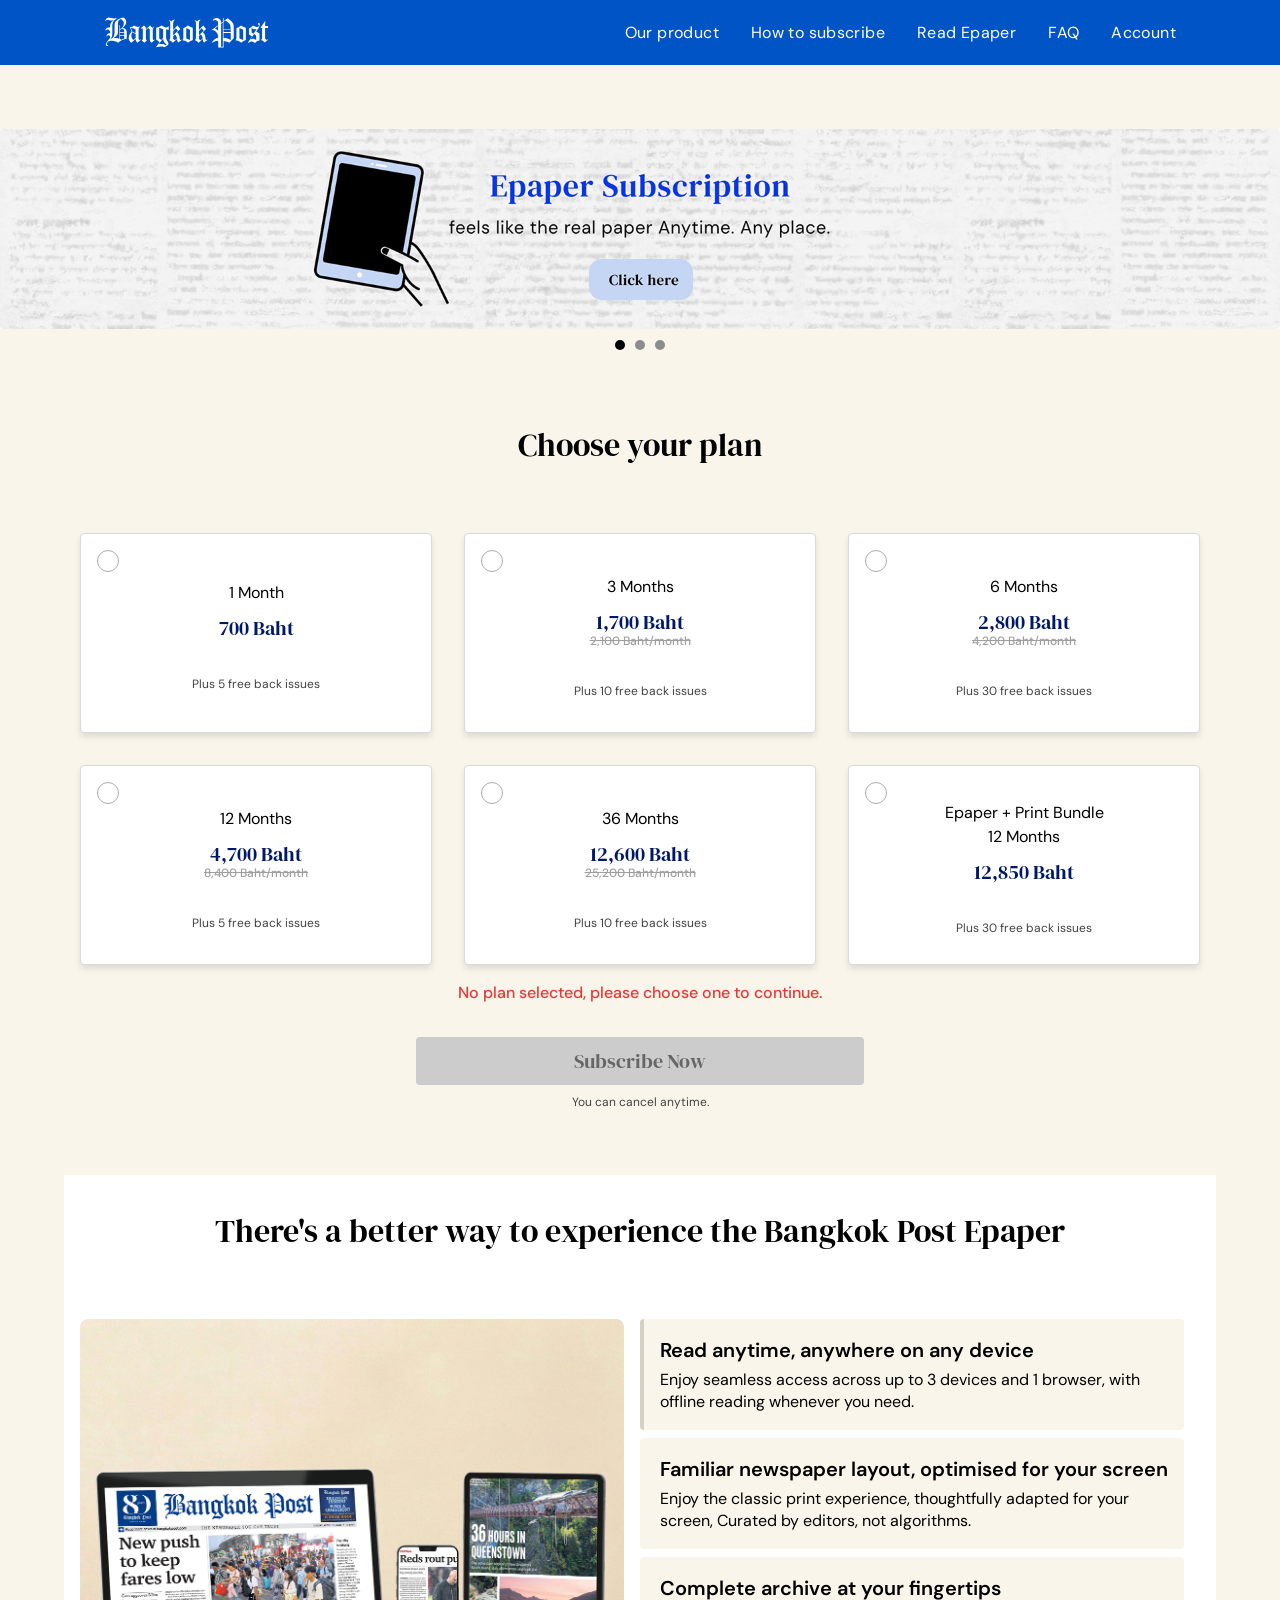
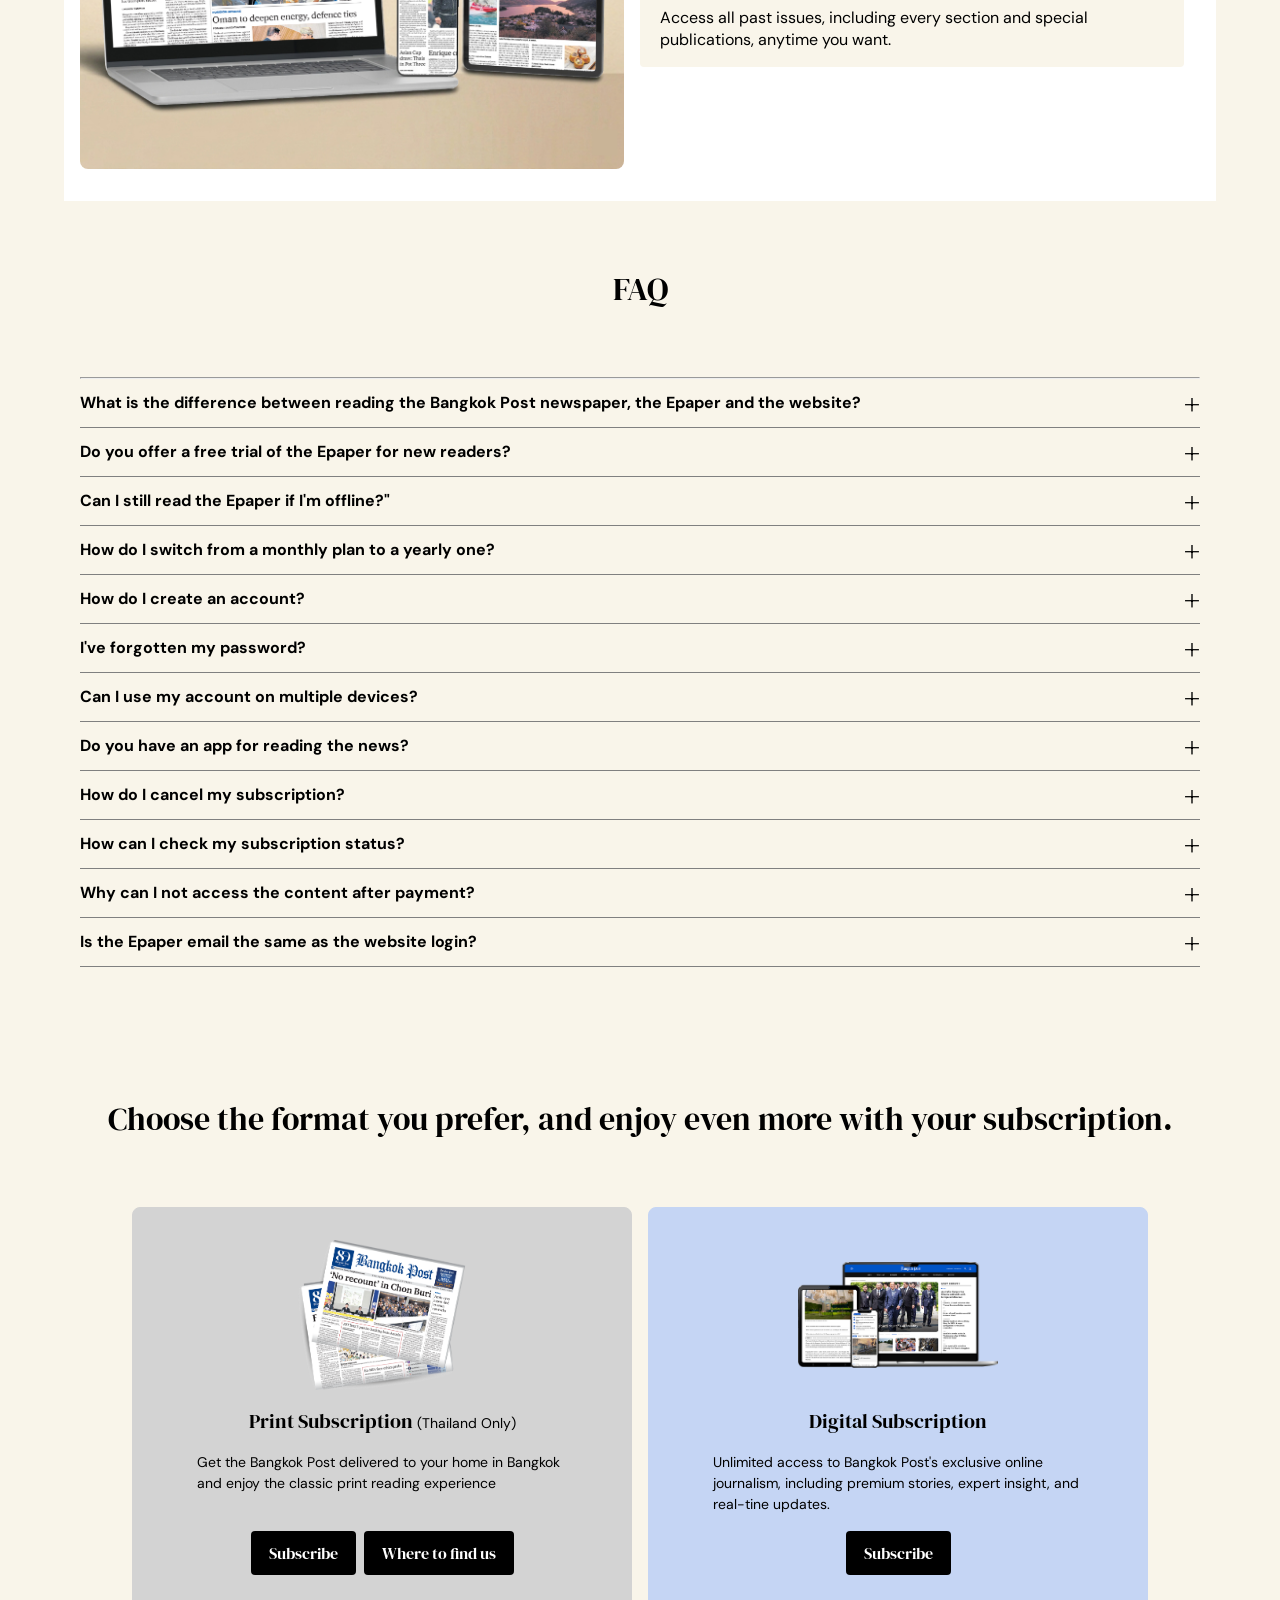
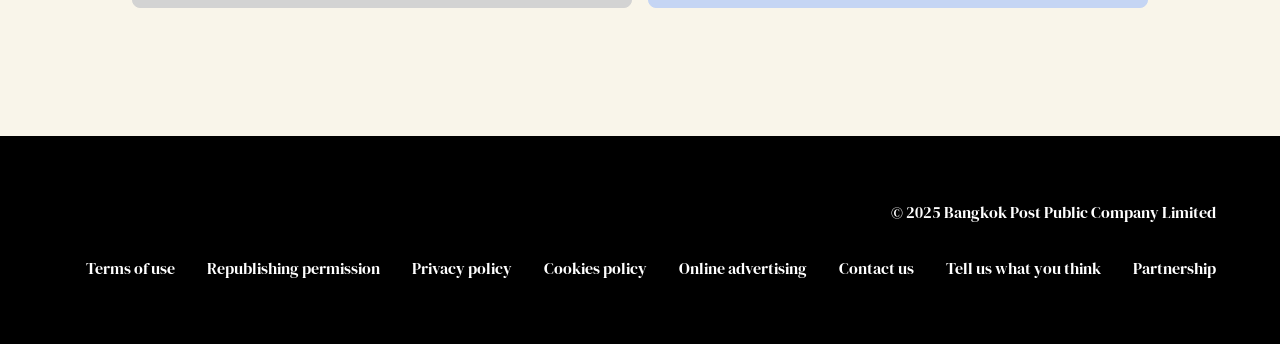
==== commit e6b18947: "Add checkout page and implement pricing form functionality" ====
--- a/index.html
+++ b/index.html
@@ -5,8 +5,8 @@
     <link rel="preconnect" href="https://fonts.googleapis.com">
     <link rel="preconnect" href="https://fonts.gstatic.com" crossorigin>
     <link href="https://fonts.googleapis.com/css2?family=DM+Mono:ital,wght@0,300;0,400;0,500;1,300;1,400;1,500&family=DM+Sans:ital,opsz,wght@0,9..40,100..1000;1,9..40,100..1000&family=DM+Serif+Display:ital@0;1&family=DM+Serif+Text:ital@0;1&display=swap" rel="stylesheet">
+    <link rel="stylesheet" href="style.css">
 </head>
-<link rel="stylesheet" href="style.css">
 <body>
     <header>
         <div class="header container">
@@ -53,7 +53,7 @@
         </section>
         <section class="pricing-section py-xl">
             <h2 class="section-title">Choose your plan</h2>
-            <form action="#" method="POST" class="container">
+            <form action="checkout.html" id="pricing-form" class="container" method="GET">
                 <div class="pricing-cards">
                     <label class="pricing-card">
                         <input type="radio" name="subscription_plan" value="1-month">
--- a/style.css
+++ b/style.css
@@ -1,6 +1,7 @@
 @import 'assets/css/tokens.css';
 @import 'assets/css/base.css';
 @import 'assets/css/utilities.css';
+
 @import 'assets/css/components/_header.css';
 @import 'assets/css/components/_footer.css';
 @import 'assets/css/components/_section-title.css';
@@ -10,4 +11,5 @@
 @import 'assets/css/components/_pricing-section.css';
 @import 'assets/css/components/_content-section.css';
 @import 'assets/css/components/_faq-section.css';
-@import 'assets/css/components/_subscription-section.css'+@import 'assets/css/components/_subscription-section.css';
+@import 'assets/css/components/_checkout.css';
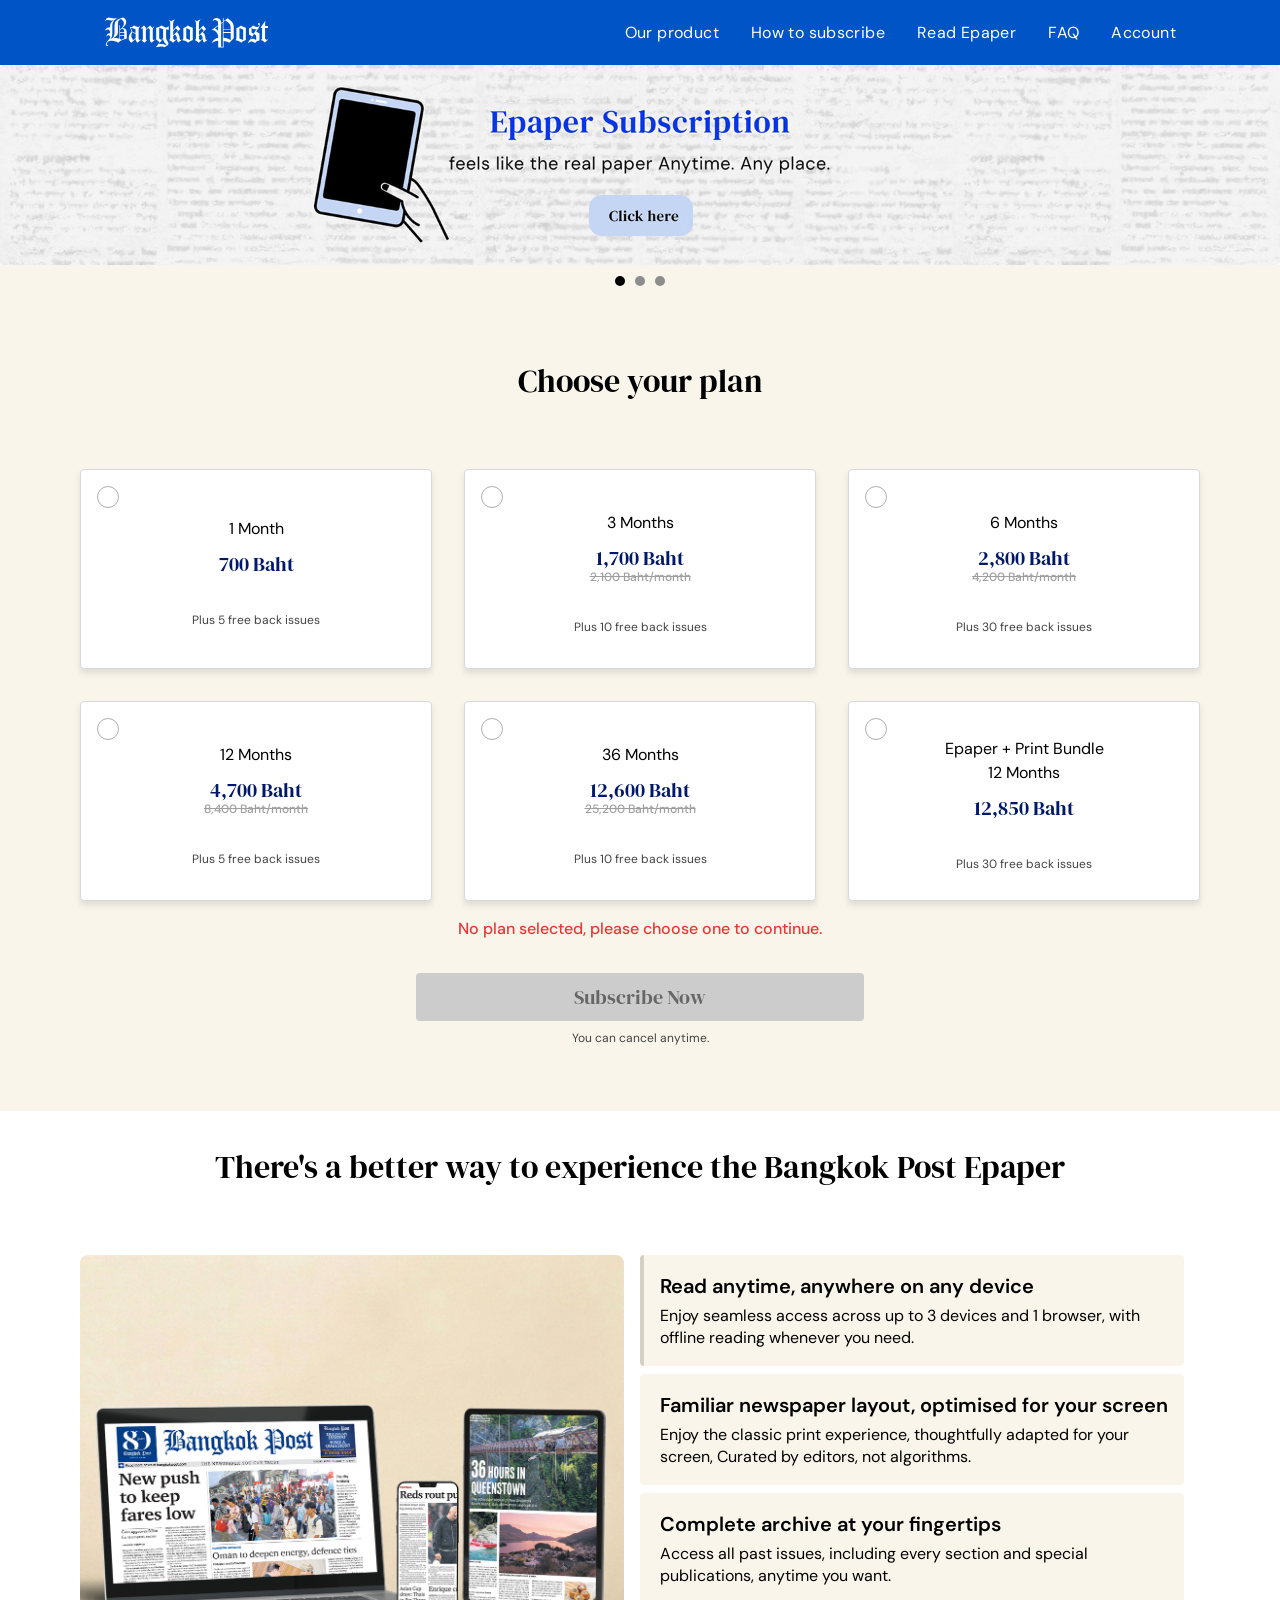
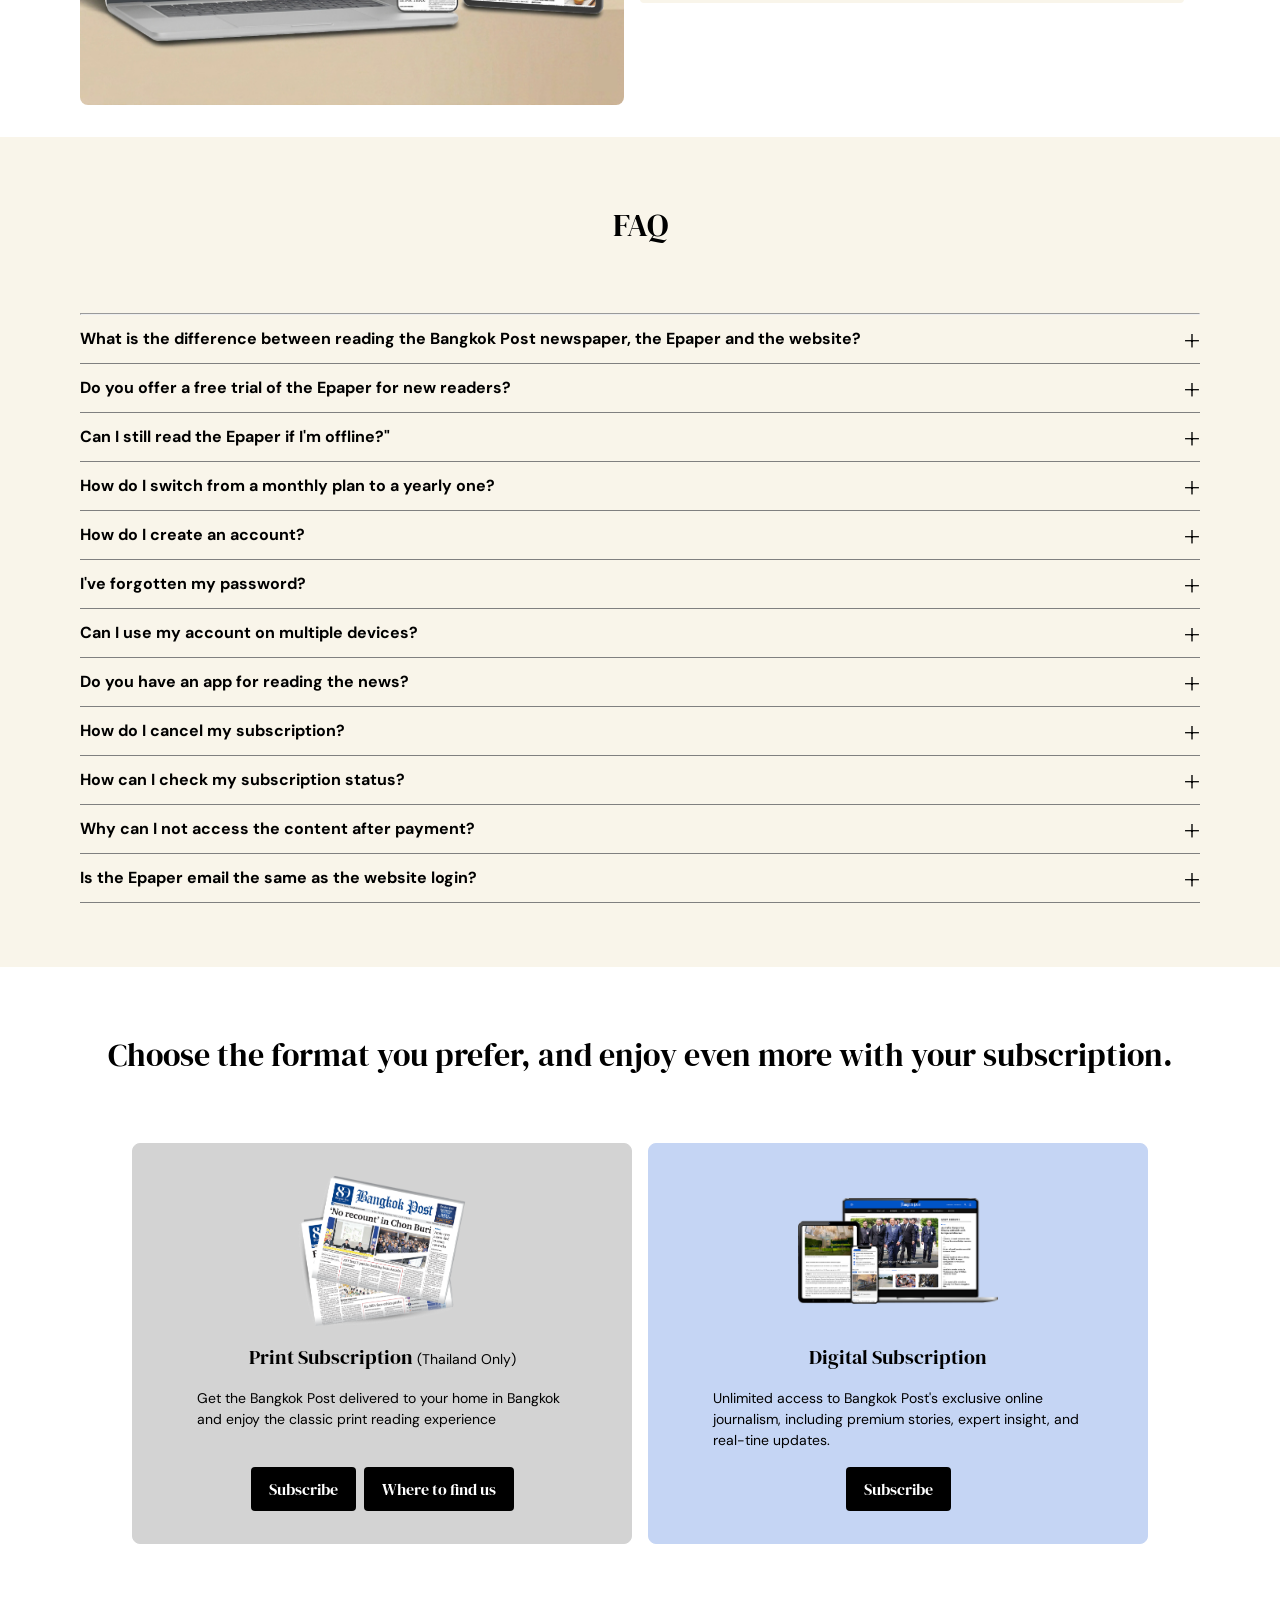
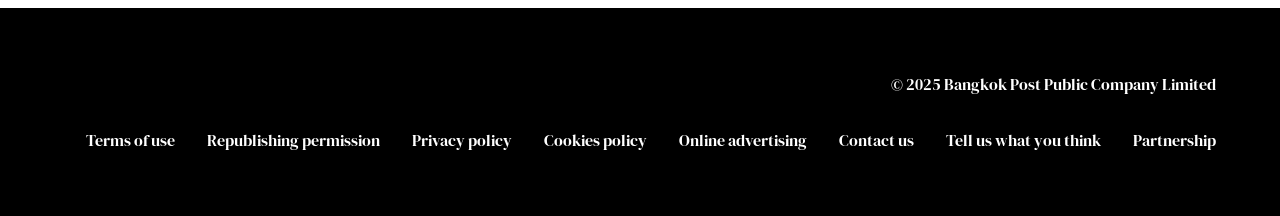
==== commit fc861bd8: "Remove unnecessary class from main element for cleaner markup" ====
--- a/index.html
+++ b/index.html
@@ -27,7 +27,7 @@
             </nav>
         </div>
     </header>
-    <main class="main-content">
+    <main>
         <section class="hero-section hero-slider">
             <div class="hero-cssgal">
                 <div class="slider">
